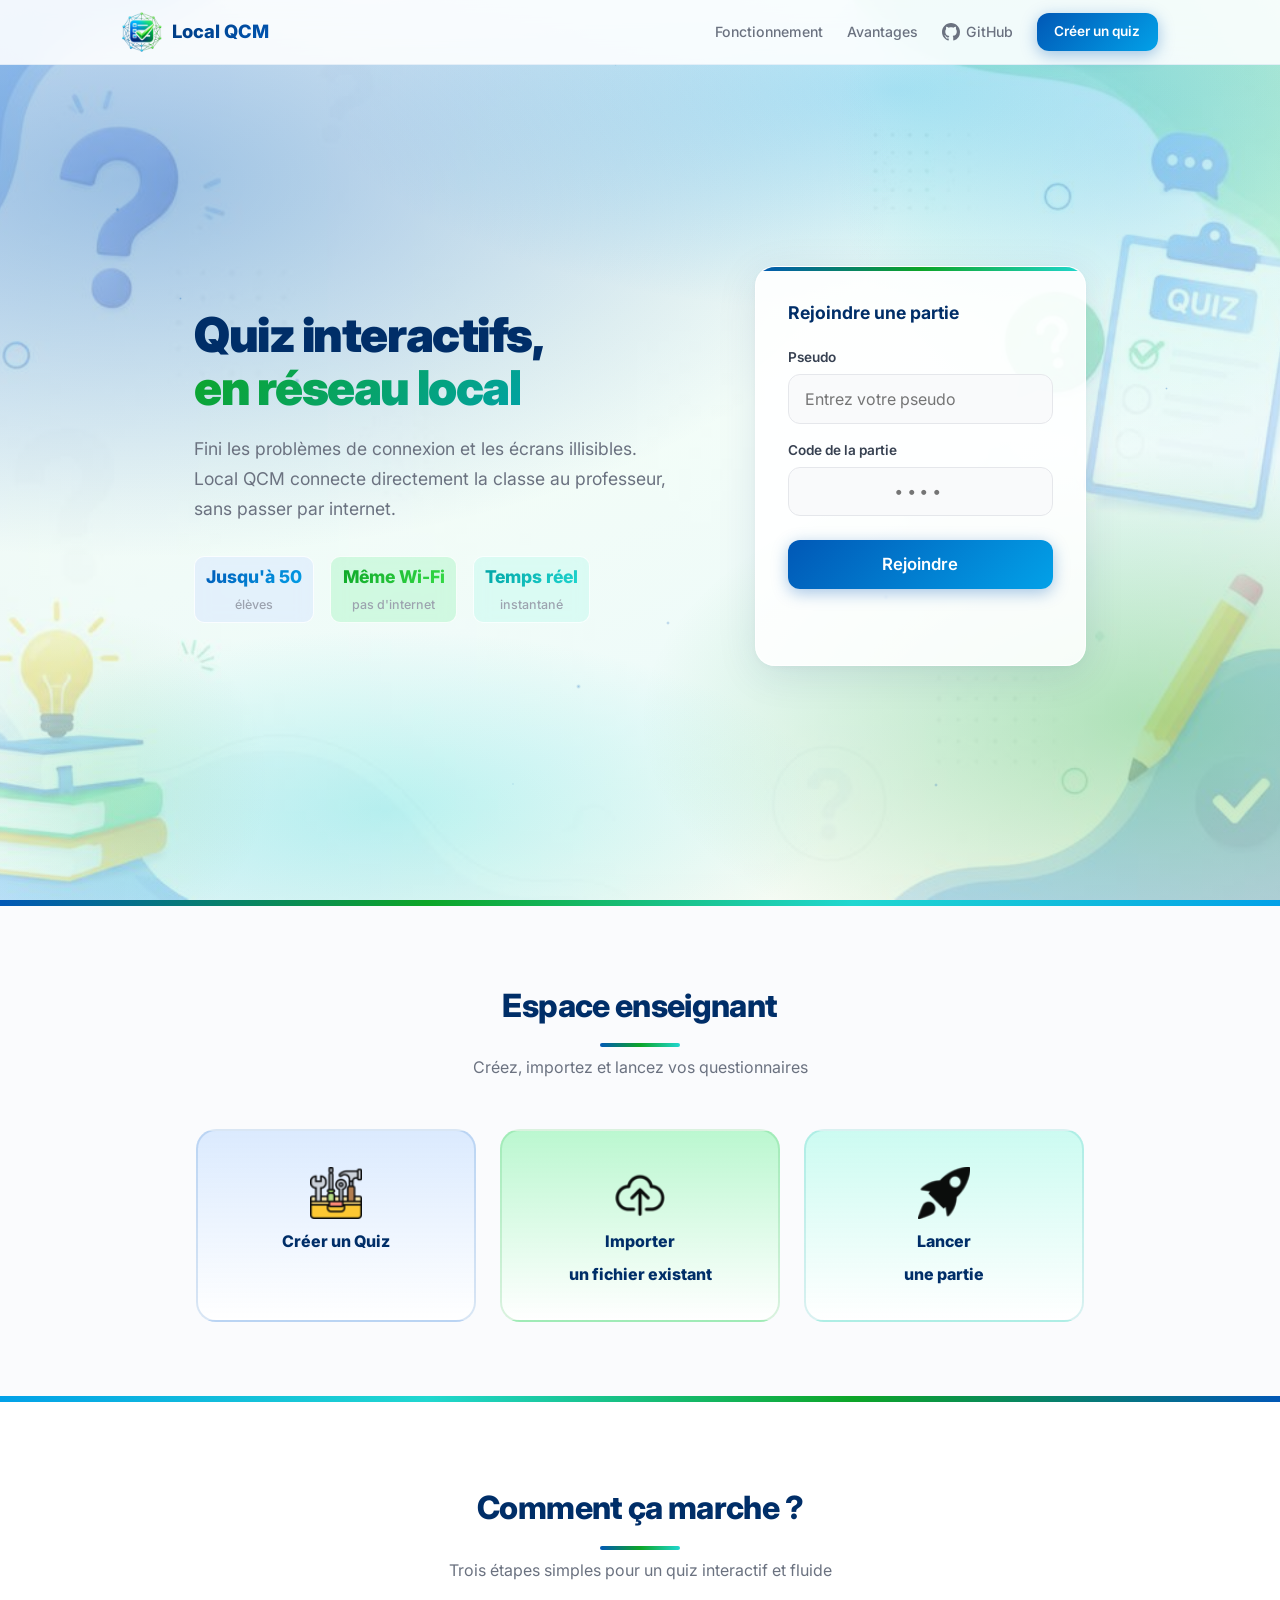
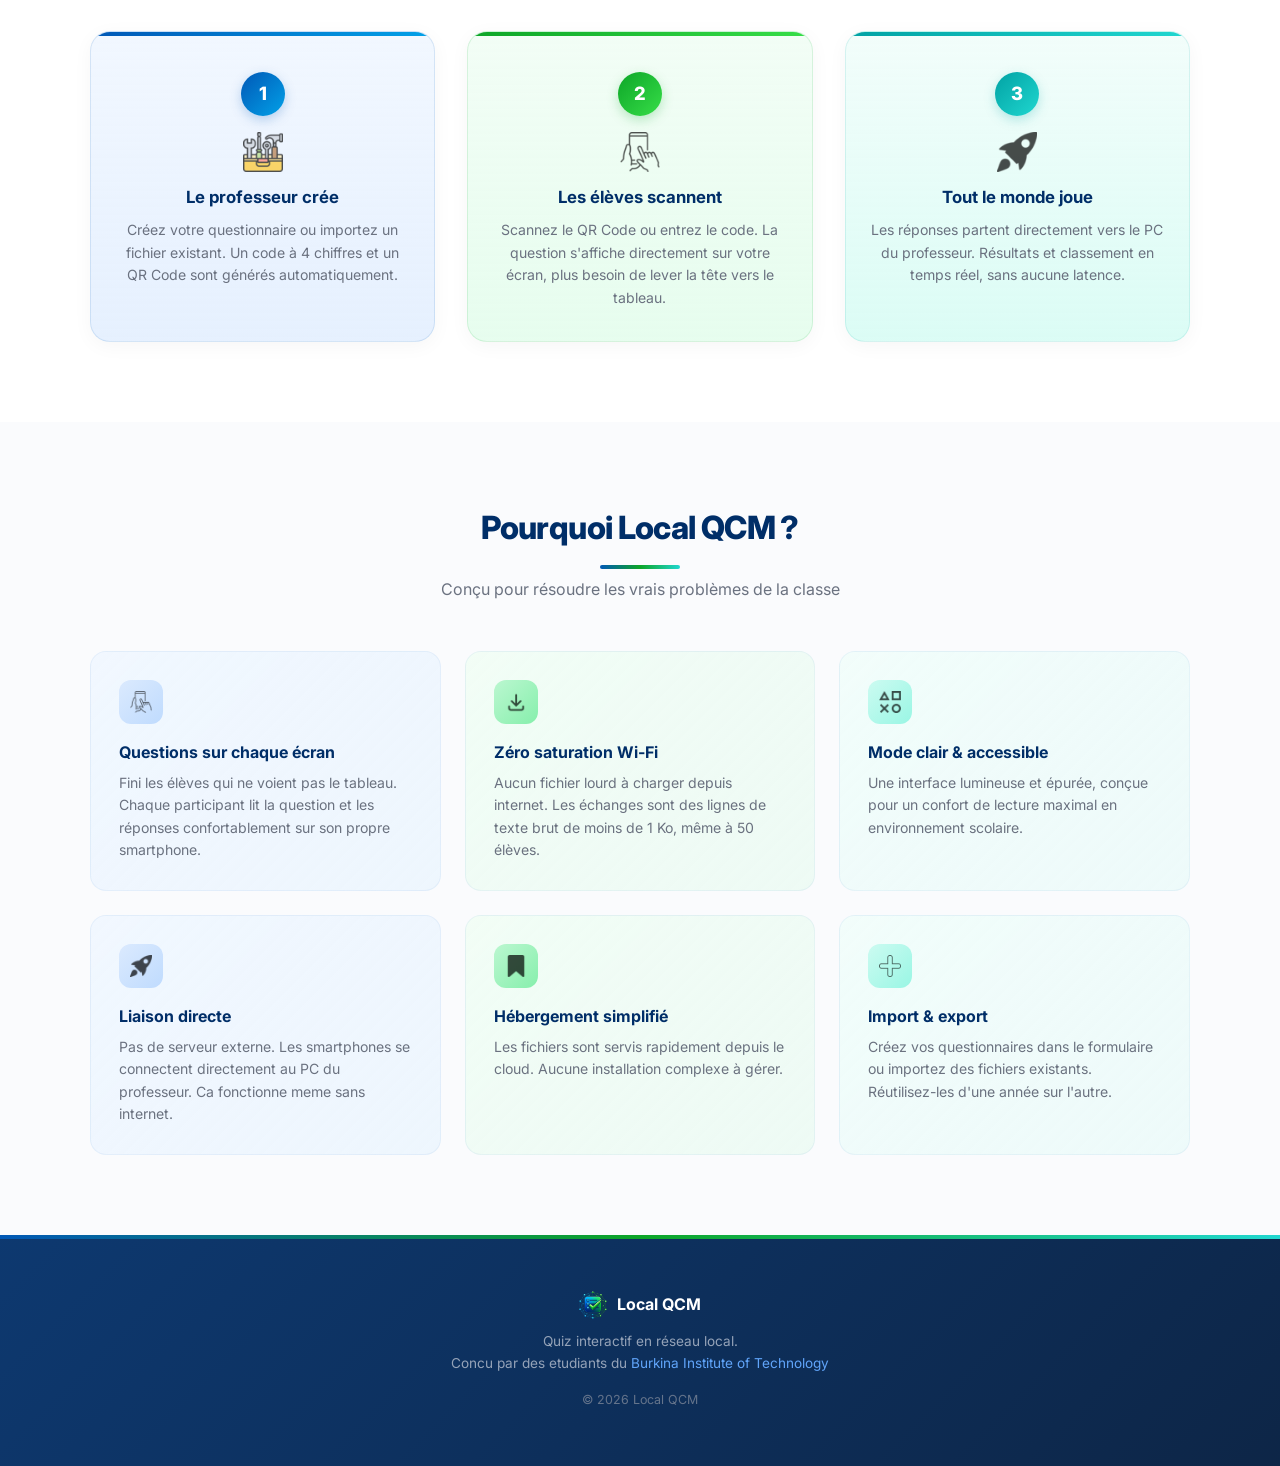
==== index.html @ b3ab54c2 "Added animation, student logic and homepage" ====
<!DOCTYPE html>
<html lang="fr">
<head>
  <meta charset="UTF-8">
  <meta name="viewport" content="width=device-width, initial-scale=1.0">
  <title>Local QCM — Quiz interactif en réseau local</title>
  <link rel="icon" href="assets/favicon.ico" type="image/x-icon">
  <link rel="stylesheet" href="css/global.css">
  <link rel="stylesheet" href="css/rejoindre.css">
</head>
<body>

  <!-- ─── HEADER : barre de navigation fixe ─── -->
  <header class="header">
    <div class="header-inner">
      <a href="/" class="header-logo">
        <img src="assets/logo.png" alt="Local QCM">
        <span>Local QCM</span>
      </a>
      <nav class="header-nav">
        <a href="#fonctionnement">Fonctionnement</a>
        <a href="#avantages">Avantages</a>
        <a href="https://github.com/YaogoGerard/LocalQCM" target="_blank" rel="noopener" class="nav-github">
          <svg width="18" height="18" viewBox="0 0 16 16" fill="currentColor"><path d="M8 0C3.58 0 0 3.58 0 8c0 3.54 2.29 6.53 5.47 7.59.4.07.55-.17.55-.38 0-.19-.01-.82-.01-1.49-2.01.37-2.53-.49-2.69-.94-.09-.23-.48-.94-.82-1.13-.28-.15-.68-.52-.01-.53.63-.01 1.08.58 1.23.82.72 1.21 1.87.87 2.33.66.07-.52.28-.87.51-1.07-1.78-.2-3.64-.89-3.64-3.95 0-.87.31-1.59.82-2.15-.08-.2-.36-1.02.08-2.12 0 0 .67-.21 2.2.82.64-.18 1.32-.27 2-.27.68 0 1.36.09 2 .27 1.53-1.04 2.2-.82 2.2-.82.44 1.1.16 1.92.08 2.12.51.56.82 1.27.82 2.15 0 3.07-1.87 3.75-3.65 3.95.29.25.54.73.54 1.48 0 1.07-.01 1.93-.01 2.2 0 .21.15.46.55.38A8.013 8.013 0 0016 8c0-4.42-3.58-8-8-8z"/></svg>
          <span>GitHub</span>
        </a>
        <a href="pages/creer.html" class="btn btn-primary btn-sm">Créer un quiz</a>
      </nav>
    </div>
  </header>

  <main>

    <!-- ═══════════════════════════════════════════════
         HERO : PRESENTATION + FORMULAIRE DE CONNEXION
         ═══════════════════════════════════════════════ -->
    <section class="hero">
      <div class="hero-bg">
        <div class="blob2"></div>
      </div>
      <div class="hero-inner">

        <!-- ─── Colonne gauche : texte de presentation ─── -->
        <div class="hero-content" id="heroContent">
          <h1>Quiz interactifs,<br><span>en réseau local</span></h1>
          <p class="hero-desc">
            Fini les problèmes de connexion et les écrans illisibles.
            Local QCM connecte directement la classe au professeur,
            sans passer par internet.
          </p>
          <div class="hero-stats">
            <div class="stat">
              <strong>Jusqu'à 50</strong>
              <span>élèves</span>
            </div>
            <div class="stat">
              <strong>Même Wi-Fi</strong>
              <span>pas d'internet</span>
            </div>
            <div class="stat">
              <strong>Temps réel</strong>
              <span>instantané</span>
            </div>
          </div>
        </div>

        <!-- ─── Colonne droite : formulaire de connexion etudiant ─── -->
        <div class="hero-join" id="heroJoin">
          <div class="join-card">
            <h2>Rejoindre une partie</h2>
            <form class="join-form" id="joinForm">
              <div class="input-group">
                <label for="pseudo">Pseudo</label>
                <input type="text" id="pseudo" name="pseudo" placeholder="Entrez votre pseudo" autocomplete="off" required>
              </div>
              <div class="input-group">
                <label for="code">Code de la partie</label>
                <input type="text" id="code" name="code" class="code-input" placeholder="••••" maxlength="4" inputmode="numeric" autocomplete="off" required>
              </div>
              <button type="submit" class="btn btn-primary btn-join">Rejoindre</button>
              <p class="join-error" id="joinError"></p>
            </form>
          </div>
        </div>

        <!-- ─── Interface etudiant (affichee apres connexion PeerJS) ─── -->
        <div id="studentGame" style="display:none;width:100%;">

          <!-- Etat : attente dans le salon -->
          <div id="stepWait" class="join-step">
            <div class="join-card-wide waiting-card">
              <div class="spinner"></div>
              <h2>Connexion etablie</h2>
              <p>En attente que le professeur lance la partie...</p>
            </div>
          </div>

          <!-- Etat : question en cours -->
          <div id="stepPlay" class="join-step" style="display:none;">
            <div class="game-topbar">
              <span class="game-q-counter" id="qCounter">Question 1</span>
            </div>
            <div class="game-question">
              <h2 id="questionText">Question</h2>
            </div>
            <div class="game-answers" id="gameAnswers"></div>
            <div class="game-feedback" id="gameFeedback"></div>
          </div>

          <!-- Etat : resultats finaux -->
          <div id="stepResults" class="join-step" style="display:none;">
            <div class="join-card-wide results-card">
              <h2>Partie terminee</h2>
              <div class="final-score" id="finalScore">0 pts</div>
              <p id="finalRank"></p>
              <div class="results-detail" id="resultsDetail"></div>
            </div>
          </div>

        </div>
      </div>
    </section>

    <!-- ═══════════════════════════════════════════════
         ESPACE ENSEIGNANT : cartes Creer / Importer / Lancer
         ═══════════════════════════════════════════════ -->
    <section class="section section-alt">
      <div class="section-inner">
        <h2 class="section-title">Espace enseignant</h2>
        <p class="section-sub">Créez, importez et lancez vos questionnaires</p>
        <div class="cards-grid">
          <a href="pages/creer.html" class="tile">
            <img src="assets/icons/tools.png" alt="Créer">
            <span>Créer un Quiz</span>
          </a>
          <a href="pages/importer.html" class="tile">
            <img src="assets/icons/upload.png" alt="Importer">
            <span>Importer</span>
            <span class="tile-sub">un fichier existant</span>
          </a>
          <a href="pages/lancer.html" class="tile">
            <img src="assets/icons/rocket.png" alt="Lancer">
            <span>Lancer</span>
            <span class="tile-sub">une partie</span>
          </a>
        </div>
      </div>
    </section>

    <!-- ═══════════════════════════════════════════════
         FONCTIONNEMENT : etapes pour utiliser la plateforme
         ═══════════════════════════════════════════════ -->
    <section class="section" id="fonctionnement">
      <div class="section-inner">
        <h2 class="section-title">Comment ça marche ?</h2>
        <p class="section-sub">Trois étapes simples pour un quiz interactif et fluide</p>
        <div class="steps">
          <div class="step">
            <div class="step-num">1</div>
            <img src="assets/icons/tools.png" alt="">
            <h3>Le professeur crée</h3>
            <p>Créez votre questionnaire ou importez un fichier existant. Un code à 4 chiffres et un QR Code sont générés automatiquement.</p>
          </div>
          <div class="step">
            <div class="step-num">2</div>
            <img src="assets/icons/touch.png" alt="">
            <h3>Les élèves scannent</h3>
            <p>Scannez le QR Code ou entrez le code. La question s'affiche directement sur votre écran, plus besoin de lever la tête vers le tableau.</p>
          </div>
          <div class="step">
            <div class="step-num">3</div>
            <img src="assets/icons/rocket.png" alt="">
            <h3>Tout le monde joue</h3>
            <p>Les réponses partent directement vers le PC du professeur. Résultats et classement en temps réel, sans aucune latence.</p>
          </div>
        </div>
      </div>
    </section>

    <!-- ═══════════════════════════════════════════════
         AVANTAGES : pourquoi choisir Local QCM
         ═══════════════════════════════════════════════ -->
    <section class="section" id="avantages">
      <div class="section-inner">
        <h2 class="section-title">Pourquoi Local QCM ?</h2>
        <p class="section-sub">Conçu pour résoudre les vrais problèmes de la classe</p>
        <div class="features">
          <div class="feature">
            <div class="feature-icon">
              <img src="assets/icons/touch.png" alt="">
            </div>
            <h3>Questions sur chaque écran</h3>
            <p>Fini les élèves qui ne voient pas le tableau. Chaque participant lit la question et les réponses confortablement sur son propre smartphone.</p>
          </div>
          <div class="feature">
            <div class="feature-icon">
              <img src="assets/icons/download.png" alt="">
            </div>
            <h3>Zéro saturation Wi-Fi</h3>
            <p>Aucun fichier lourd à charger depuis internet. Les échanges sont des lignes de texte brut de moins de 1 Ko, même à 50 élèves.</p>
          </div>
          <div class="feature">
            <div class="feature-icon">
              <img src="assets/icons/buttons.png" alt="">
            </div>
            <h3>Mode clair & accessible</h3>
            <p>Une interface lumineuse et épurée, conçue pour un confort de lecture maximal en environnement scolaire.</p>
          </div>
          <div class="feature">
            <div class="feature-icon">
              <img src="assets/icons/rocket.png" alt="">
            </div>
            <h3>Liaison directe</h3>
            <p>Pas de serveur externe. Les smartphones se connectent directement au PC du professeur. Ca fonctionne meme sans internet.</p>
          </div>
          <div class="feature">
            <div class="feature-icon">
              <img src="assets/icons/bookmark.png" alt="">
            </div>
            <h3>Hébergement simplifié</h3>
            <p>Les fichiers sont servis rapidement depuis le cloud. Aucune installation complexe à gérer.</p>
          </div>
          <div class="feature">
            <div class="feature-icon">
              <img src="assets/icons/add.png" alt="">
            </div>
            <h3>Import & export</h3>
            <p>Créez vos questionnaires dans le formulaire ou importez des fichiers existants. Réutilisez-les d'une année sur l'autre.</p>
          </div>
        </div>
      </div>
    </section>

  </main>

  <!-- ─── FOOTER ─── -->
  <footer class="footer">
    <div class="footer-inner">
      <div class="footer-brand">
        <img src="assets/logo.png" alt="Local QCM">
        <span>Local QCM</span>
      </div>
      <p class="footer-text">
        Quiz interactif en réseau local.<br>
        Concu par des etudiants du <a href="https://bit.bf" target="_blank" rel="noopener">Burkina Institute of Technology</a>
      </p>
      <p class="footer-copy">&copy; 2026 Local QCM</p>
    </div>
  </footer>

  <script src="js/animate.js"></script>
  <script src="js/peerjs.min.js"></script>
  <script src="js/etudiant.js"></script>
</body>
</html>
---- css/global.css ----
/* =============================================
   LOCAL QCM — Styles globaux partages par toutes
   les pages (header, hero, sections, footer)
   ============================================= */

@import url('https://fonts.googleapis.com/css2?family=Inter:wght@400;500;600;700;800;900&display=swap');

/* ─── Reset & Base ─── */

*, *::before, *::after {
  margin: 0;
  padding: 0;
  box-sizing: border-box;
}

html {
  font-size: 16px;
  scroll-behavior: smooth;
}

body {
  font-family: 'Inter', -apple-system, BlinkMacSystemFont, sans-serif;
  background: url('../assets/fond.png') center / cover fixed no-repeat;
  color: #1f2937;
  line-height: 1.6;
  position: relative;
}

body::before {
  content: '';
  position: fixed;
  inset: 0;
  background: rgba(255, 255, 255, 0.75);
  z-index: -1;
}

a {
  text-decoration: none;
  color: inherit;
}

img {
  display: block;
  max-width: 100%;
}

@keyframes fadeUp {
  from { opacity: 0; transform: translateY(24px); }
  to   { opacity: 1; transform: translateY(0); }
}

/* ─── Animations ─── */

@keyframes float {
  0%, 100% { transform: translateY(0) rotate(0deg); }
  33% { transform: translateY(-12px) rotate(1deg); }
  66% { transform: translateY(6px) rotate(-1deg); }
}

@keyframes particleDrift {
  0%   { transform: translate(0, 0) scale(1); opacity: 0; }
  20%  { opacity: 1; }
  80%  { opacity: 1; }
  100% { transform: translate(30px, -60px) scale(0.3); opacity: 0; }
}

@keyframes rippleAnim {
  to { transform: scale(4); opacity: 0; }
}

@keyframes sweep {
  0%   { left: -100%; }
  100% { left: 200%; }
}

@keyframes revealUp {
  from { opacity: 0; transform: translateY(30px); }
  to   { opacity: 1; transform: translateY(0); }
}

/* ─── Progress bar ─── */

.progress-bar {
  position: fixed;
  top: 0;
  left: 0;
  height: 3px;
  background: linear-gradient(90deg, #0158b6, #02a1e8, #0da528, #20d7d0);
  z-index: 999;
  width: 0%;
  transition: width 0.1s linear;
  border-radius: 0 2px 2px 0;
}

/* ─── Scroll reveal ─── */

.reveal {
  opacity: 0;
  animation: revealUp 0.7s cubic-bezier(0.16, 1, 0.3, 1) forwards;
}

.stat.reveal {
  animation-delay: calc(var(--i, 0) * 0.15s);
}

/* ─── Header ─── */

.header {
  position: fixed;
  top: 0;
  left: 0;
  right: 0;
  z-index: 100;
  background: rgba(255, 255, 255, 0.88);
  backdrop-filter: blur(16px);
  border-bottom: 1px solid rgba(1, 88, 182, 0.08);
}

.header-inner {
  max-width: 1100px;
  margin: 0 auto;
  padding: 0 2rem;
  height: 64px;
  display: flex;
  align-items: center;
  justify-content: space-between;
}

.header-logo {
  display: flex;
  align-items: center;
  gap: 0.6rem;
  font-weight: 800;
  font-size: 1.15rem;
  background: linear-gradient(135deg, #002e68, #0158b6);
  -webkit-background-clip: text;
  -webkit-text-fill-color: transparent;
  background-clip: text;
}

.header-logo img {
  width: 40px;
  height: 40px;
  object-fit: contain;
}

.header-nav {
  display: flex;
  align-items: center;
  gap: 1.5rem;
}

.header-nav a:not(.btn) {
  font-size: 0.88rem;
  font-weight: 500;
  color: #6b7280;
  transition: color 0.2s;
}

.header-nav a:not(.btn):hover {
  color: #0158b6;
}

.header-nav a:not(.btn).nav-active {
  color: #0158b6;
  position: relative;
}

.header-nav a:not(.btn).nav-active::after {
  content: '';
  position: absolute;
  bottom: -4px;
  left: 0;
  right: 0;
  height: 2px;
  background: #0158b6;
  border-radius: 1px;
  animation: revealUp 0.3s ease forwards;
}

.nav-github {
  display: inline-flex;
  align-items: center;
  gap: 0.35rem;
}

/* ─── Boutons ─── */

.btn {
  display: inline-flex;
  align-items: center;
  justify-content: center;
  gap: 0.5rem;
  padding: 0.75rem 1.5rem;
  border: none;
  border-radius: 12px;
  font-size: 0.95rem;
  font-weight: 600;
  font-family: inherit;
  cursor: pointer;
  transition: transform 0.15s, box-shadow 0.25s, background 0.25s;
  white-space: nowrap;
  position: relative;
  overflow: hidden;
  isolation: isolate;
}

.btn:active {
  transform: scale(0.97);
}

.btn-sm {
  padding: 0.5rem 1.1rem;
  font-size: 0.85rem;
}

.btn-primary {
  background: linear-gradient(135deg, #0158b6, #02a1e8);
  color: #ffffff;
  box-shadow: 0 4px 16px rgba(1, 88, 182, 0.35);
}

.btn-primary::before {
  content: '';
  position: absolute;
  top: 0;
  left: -100%;
  width: 100%;
  height: 100%;
  background: linear-gradient(90deg, transparent, rgba(255,255,255,0.2), transparent);
  transition: none;
  z-index: 1;
  pointer-events: none;
}

.btn-primary:hover::before {
  animation: sweep 0.6s ease;
}

.btn-primary:hover {
  box-shadow: 0 8px 28px rgba(1, 88, 182, 0.45);
  transform: translateY(-1px);
}

.btn-primary:active {
  transform: scale(0.97);
}

.btn-primary:disabled {
  opacity: 0.5;
  cursor: not-allowed;
  transform: none !important;
  box-shadow: none !important;
}

/* ─── Ripple ─── */

.ripple {
  position: absolute;
  border-radius: 50%;
  background: rgba(255, 255, 255, 0.35);
  pointer-events: none;
  animation: rippleAnim 0.55s cubic-bezier(0.25, 0, 0.3, 1) forwards;
  z-index: 2;
}

/* ─── Hero ─── */

.hero {
  position: relative;
  min-height: 100vh;
  display: flex;
  align-items: center;
  overflow: hidden;
}

.hero-bg {
  position: absolute;
  inset: 0;
  background:
    url('../assets/fond.png') center / cover fixed no-repeat;
  z-index: 0;
}

.hero-bg::before {
  content: '';
  position: absolute;
  inset: 0;
  background:
    radial-gradient(ellipse 100% 70% at 10% 20%, rgba(1, 88, 182, 0.35) 0%, transparent 60%),
    radial-gradient(ellipse 80% 60% at 90% 80%, rgba(13, 165, 40, 0.30) 0%, transparent 50%),
    radial-gradient(ellipse 90% 50% at 70% 10%, rgba(2, 161, 232, 0.30) 0%, transparent 50%),
    radial-gradient(ellipse 70% 40% at 30% 90%, rgba(32, 215, 208, 0.25) 0%, transparent 50%),
    linear-gradient(160deg, rgba(232, 244, 253, 0.70) 0%, rgba(240, 253, 244, 0.70) 40%, rgba(232, 250, 248, 0.70) 70%, rgba(254, 252, 232, 0.70) 100%);
  z-index: 1;
}

.hero-bg::after {
  content: '';
  position: absolute;
  width: 600px;
  height: 600px;
  border-radius: 50%;
  background: radial-gradient(circle, rgba(2, 161, 232, 0.12), rgba(32, 215, 208, 0.06) 50%, transparent 70%);
  top: -150px;
  right: -150px;
  z-index: 2;
  animation: float 14s ease-in-out infinite;
}

.hero-bg .blob2 {
  position: absolute;
  width: 400px;
  height: 400px;
  border-radius: 50%;
  background: radial-gradient(circle, rgba(13, 165, 40, 0.10), transparent 60%);
  bottom: -80px;
  left: -100px;
  z-index: 2;
  animation: float 10s ease-in-out infinite reverse;
}

/* ─── Hero particles ─── */

.hero-particles {
  position: absolute;
  inset: 0;
  z-index: 3;
  pointer-events: none;
  overflow: hidden;
}

.hero-particles .particle {
  position: absolute;
  border-radius: 50%;
  background: radial-gradient(circle, rgba(1, 88, 182, 0.3), transparent 70%);
  animation: particleDrift linear infinite;
  will-change: transform;
}

.hero-inner {
  position: relative;
  z-index: 1;
  max-width: 1100px;
  margin: 0 auto;
  padding: 6rem 2rem 4rem;
  display: flex;
  gap: 4rem;
  align-items: center;
}

.hero-content {
  flex: 1.2;
  animation: fadeUp 0.8s ease;
}

.hero-content h1 {
  font-size: 3rem;
  font-weight: 900;
  line-height: 1.1;
  letter-spacing: -0.03em;
  color: #002e68;
}

.hero-content h1 span {
  background: linear-gradient(135deg, #0da528, #01a2a4);
  -webkit-background-clip: text;
  -webkit-text-fill-color: transparent;
  background-clip: text;
}

.hero-desc {
  font-size: 1.1rem;
  color: #6b7280;
  margin-top: 1.25rem;
  max-width: 480px;
  line-height: 1.7;
}

.hero-stats {
  display: flex;
  gap: 1rem;
  margin-top: 2rem;
}

.stat {
  text-align: center;
  padding: 0.35rem 0.7rem;
  backdrop-filter: blur(8px);
  border-radius: 10px;
  border: 1px solid rgba(255, 255, 255, 0.8);
  min-width: 65px;
}

.stat:nth-child(1) {
  background: rgba(219, 234, 254, 0.6);
}

.stat:nth-child(2) {
  background: rgba(187, 247, 208, 0.6);
}

.stat:nth-child(3) {
  background: rgba(204, 251, 241, 0.6);
}

.stat strong {
  display: block;
  font-size: 1.1rem;
  font-weight: 800;
}

.stat:nth-child(1) strong {
  background: linear-gradient(135deg, #0158b6, #02a1e8);
  -webkit-background-clip: text;
  -webkit-text-fill-color: transparent;
  background-clip: text;
}

.stat:nth-child(2) strong {
  background: linear-gradient(135deg, #0da528, #37de48);
  -webkit-background-clip: text;
  -webkit-text-fill-color: transparent;
  background-clip: text;
}

.stat:nth-child(3) strong {
  background: linear-gradient(135deg, #01a2a4, #20d7d0);
  -webkit-background-clip: text;
  -webkit-text-fill-color: transparent;
  background-clip: text;
}

.stat span {
  font-size: 0.78rem;
  color: #9ca3af;
  font-weight: 500;
}

.hero-join {
  flex: 0.8;
  animation: fadeUp 0.8s ease 0.2s both;
}

.join-card {
  background: rgba(255, 255, 255, 0.88);
  backdrop-filter: blur(16px);
  border-radius: 20px;
  padding: 2rem;
  box-shadow: 0 8px 40px rgba(0, 46, 104, 0.10), 0 2px 8px rgba(0, 46, 104, 0.04);
  border: 1px solid rgba(255, 255, 255, 0.9);
  position: relative;
  overflow: hidden;
}

.join-card::before {
  content: '';
  position: absolute;
  top: 0;
  left: 0;
  right: 0;
  height: 4px;
  background: linear-gradient(90deg, #0158b6, #0da528, #20d7d0);
}

.join-card h2 {
  font-size: 1.1rem;
  font-weight: 700;
  color: #002e68;
  margin-bottom: 1.25rem;
}

.join-form {
  display: flex;
  flex-direction: column;
  gap: 1rem;
}

.input-group {
  position: relative;
}

.input-group label {
  display: block;
  font-size: 0.8rem;
  font-weight: 500;
  color: #6b7280;
  margin-bottom: 0.35rem;
  transition: color 0.2s;
}

.input-group input {
  width: 100%;
  padding: 0.75rem 1rem;
  border: 1.5px solid #e5e7eb;
  border-radius: 12px;
  font-size: 0.95rem;
  font-family: inherit;
  color: #002e68;
  background: rgba(249, 250, 251, 0.8);
  transition: border-color 0.2s, box-shadow 0.2s, background 0.2s, transform 0.2s;
  outline: none;
}

.input-group input:focus {
  border-color: #0158b6;
  background: #ffffff;
  box-shadow: 0 0 0 4px rgba(1, 88, 182, 0.10);
  transform: scale(1.01);
}

.input-group:focus-within label {
  color: #0158b6;
}

.code-input {
  letter-spacing: 0.3em;
  font-weight: 700;
  text-align: center;
  font-size: 1.25rem;
}

.btn-join {
  margin-top: 0.5rem;
}

/* ─── Sections ─── */

.section {
  padding: 5rem 2rem;
  position: relative;
}

.section:nth-child(even) {
  background: rgba(248, 250, 252, 0.7);
}

.section-alt {
  background: linear-gradient(180deg, rgba(232, 244, 253, 0.9), rgba(219, 234, 254, 0.7) 30%, rgba(240, 253, 244, 0.8) 70%, rgba(232, 250, 248, 0.9));
  position: relative;
}

.section-alt::before {
  content: '';
  position: absolute;
  top: 0;
  left: 0;
  right: 0;
  height: 6px;
  background: linear-gradient(90deg, #0158b6, #0da528, #20d7d0, #02a1e8);
}

.section-alt::after {
  content: '';
  position: absolute;
  bottom: 0;
  left: 0;
  right: 0;
  height: 6px;
  background: linear-gradient(90deg, #02a1e8, #20d7d0, #0da528, #0158b6);
}

.section-inner {
  max-width: 1100px;
  margin: 0 auto;
}

.section-title {
  font-size: 2rem;
  font-weight: 800;
  color: #002e68;
  text-align: center;
  letter-spacing: -0.02em;
  position: relative;
}

.section-title::after {
  content: '';
  display: block;
  width: 80px;
  height: 4px;
  background: linear-gradient(90deg, #0158b6, #0da528, #20d7d0);
  border-radius: 2px;
  margin: 0.75rem auto 0;
}

.section-sub {
  text-align: center;
  color: #6b7280;
  font-size: 1rem;
  margin-top: 0.5rem;
  margin-bottom: 3rem;
}

/* ─── Steps ─── */

.steps {
  display: flex;
  gap: 2rem;
}

.step {
  flex: 1;
  text-align: center;
  border-radius: 20px;
  padding: 2.5rem 1.5rem 2rem;
  border: 1px solid rgba(1, 88, 182, 0.08);
  box-shadow: 0 4px 20px rgba(0, 0, 0, 0.04);
  transition: transform 0.3s, box-shadow 0.3s;
  position: relative;
  overflow: hidden;
  transform-style: preserve-3d;
  perspective: 800px;
  transform: perspective(800px) rotateX(var(--rx, 0deg)) rotateY(var(--ry, 0deg));
}

.step:nth-child(1) {
  background: linear-gradient(180deg, rgba(239, 246, 255, 0.85), rgba(219, 234, 254, 0.7));
  border-color: rgba(1, 88, 182, 0.12);
}

.step:nth-child(2) {
  background: linear-gradient(180deg, rgba(240, 253, 244, 0.85), rgba(220, 252, 231, 0.7));
  border-color: rgba(13, 165, 40, 0.12);
}

.step:nth-child(3) {
  background: linear-gradient(180deg, rgba(240, 253, 250, 0.85), rgba(204, 251, 241, 0.7));
  border-color: rgba(1, 162, 164, 0.12);
}

.step::before {
  content: '';
  position: absolute;
  top: 0;
  left: 0;
  right: 0;
  height: 4px;
  background: linear-gradient(90deg, #0158b6, #02a1e8);
  border-radius: 20px 20px 0 0;
  z-index: 2;
}

.step::after {
  content: '';
  position: absolute;
  inset: 0;
  background: radial-gradient(circle at var(--gx, 50%) var(--gy, 50%), rgba(255,255,255,0.3), transparent 60%);
  pointer-events: none;
  opacity: 0;
  transition: opacity 0.35s;
  border-radius: inherit;
}

.step:hover::after {
  opacity: 1;
}

.step > * {
  position: relative;
  z-index: 1;
}

.step:nth-child(2)::before {
  background: linear-gradient(90deg, #0da528, #37de48);
}

.step:nth-child(3)::before {
  background: linear-gradient(90deg, #01a2a4, #20d7d0);
}

.step:hover {
  box-shadow: 0 12px 40px rgba(1, 88, 182, 0.10);
}

.step-num {
  width: 44px;
  height: 44px;
  border-radius: 50%;
  background: linear-gradient(135deg, #0158b6, #02a1e8);
  color: #ffffff;
  font-weight: 800;
  font-size: 1.15rem;
  display: flex;
  align-items: center;
  justify-content: center;
  margin: 0 auto 1rem;
  box-shadow: 0 4px 12px rgba(1, 88, 182, 0.25);
}

.step:nth-child(2) .step-num {
  background: linear-gradient(135deg, #0da528, #37de48);
  box-shadow: 0 4px 12px rgba(13, 165, 40, 0.25);
}

.step:nth-child(3) .step-num {
  background: linear-gradient(135deg, #01a2a4, #20d7d0);
  box-shadow: 0 4px 12px rgba(1, 162, 164, 0.25);
}

.step img {
  width: 40px;
  height: 40px;
  object-fit: contain;
  margin: 0 auto 0.75rem;
  opacity: 0.7;
}

.step h3 {
  font-size: 1.05rem;
  font-weight: 700;
  color: #002e68;
  margin-bottom: 0.5rem;
}

.step p {
  font-size: 0.88rem;
  color: #6b7280;
  line-height: 1.6;
}

/* ─── Features ─── */

.features {
  display: flex;
  flex-wrap: wrap;
  gap: 1.5rem;
}

.feature {
  flex: 1 1 calc(33.333% - 1rem);
  border-radius: 16px;
  padding: 1.75rem;
  border: 1px solid rgba(1, 88, 182, 0.06);
  transition: box-shadow 0.3s, transform 0.25s;
  position: relative;
  overflow: hidden;
  transform-style: preserve-3d;
  perspective: 800px;
  transform: perspective(800px) rotateX(var(--rx, 0deg)) rotateY(var(--ry, 0deg));
}

.feature:nth-child(1),
.feature:nth-child(4) {
  background: linear-gradient(135deg, rgba(239, 246, 255, 0.85), rgba(232, 244, 253, 0.7));
}

.feature:nth-child(2),
.feature:nth-child(5) {
  background: linear-gradient(135deg, rgba(240, 253, 244, 0.85), rgba(232, 250, 240, 0.7));
}

.feature:nth-child(3),
.feature:nth-child(6) {
  background: linear-gradient(135deg, rgba(240, 253, 250, 0.85), rgba(232, 250, 248, 0.7));
}

.feature::before {
  content: '';
  position: absolute;
  top: 0;
  left: 0;
  width: 4px;
  height: 100%;
  background: linear-gradient(180deg, #0158b6, #02a1e8);
  border-radius: 0 4px 4px 0;
  opacity: 0;
  transition: opacity 0.3s;
}

.feature:nth-child(2)::before,
.feature:nth-child(5)::before {
  background: linear-gradient(180deg, #0da528, #37de48);
}

.feature:nth-child(3)::before,
.feature:nth-child(6)::before {
  background: linear-gradient(180deg, #01a2a4, #20d7d0);
}

.feature:hover {
  box-shadow: 0 12px 32px rgba(0, 46, 104, 0.07);
}

.feature:hover::before {
  opacity: 1;
}

.feature::after {
  content: '';
  position: absolute;
  inset: 0;
  background: radial-gradient(circle at var(--gx, 50%) var(--gy, 50%), rgba(255,255,255,0.25), transparent 60%);
  pointer-events: none;
  opacity: 0;
  transition: opacity 0.35s;
  border-radius: inherit;
}

.feature:hover::after {
  opacity: 1;
}

.feature > * {
  position: relative;
  z-index: 1;
}

.feature-icon {
  width: 44px;
  height: 44px;
  border-radius: 12px;
  display: flex;
  align-items: center;
  justify-content: center;
  margin-bottom: 1rem;
  transition: transform 0.3s, box-shadow 0.3s;
}

.feature:nth-child(1) .feature-icon,
.feature:nth-child(4) .feature-icon {
  background: linear-gradient(135deg, #dbeafe, #bfdbfe);
}

.feature:nth-child(2) .feature-icon,
.feature:nth-child(5) .feature-icon {
  background: linear-gradient(135deg, #bbf7d0, #86efac);
}

.feature:nth-child(3) .feature-icon,
.feature:nth-child(6) .feature-icon {
  background: linear-gradient(135deg, #ccfbf1, #99f6e4);
}

.feature:hover .feature-icon {
  transform: scale(1.08);
  box-shadow: 0 4px 12px rgba(1, 88, 182, 0.12);
}

.feature-icon img {
  width: 22px;
  height: 22px;
  object-fit: contain;
  opacity: 0.7;
}

.feature h3 {
  font-size: 1rem;
  font-weight: 700;
  color: #002e68;
  margin-bottom: 0.4rem;
}

.feature p {
  font-size: 0.88rem;
  color: #6b7280;
  line-height: 1.6;
}

/* ─── Teacher Cards ─── */

.cards-grid {
  display: flex;
  gap: 1.5rem;
  justify-content: center;
}

.cards-grid .tile {
  flex: 1;
  max-width: 280px;
}

.tile {
  border: 2px solid rgba(1, 88, 182, 0.10);
  border-radius: 20px;
  padding: 2.25rem 1rem;
  text-align: center;
  cursor: pointer;
  transition: all 0.3s;
  text-decoration: none;
  display: flex;
  flex-direction: column;
  align-items: center;
  gap: 0.75rem;
  position: relative;
  overflow: hidden;
  transform-style: preserve-3d;
  perspective: 800px;
  transform: perspective(800px) rotateX(var(--rx, 0deg)) rotateY(var(--ry, 0deg));
}

.tile::before {
  content: '';
  position: absolute;
  inset: 0;
  background: radial-gradient(circle at var(--gx, 50%) var(--gy, 50%), rgba(255,255,255,0.35), transparent 60%);
  pointer-events: none;
  opacity: 0;
  transition: opacity 0.35s;
  z-index: 1;
  border-radius: inherit;
}

.tile:hover::before {
  opacity: 1;
}

.tile:nth-child(1) {
  background: linear-gradient(180deg, #dbeafe, rgba(255, 255, 255, 0.85));
  border-color: rgba(1, 88, 182, 0.15);
}

.tile:nth-child(2) {
  background: linear-gradient(180deg, #bbf7d0, rgba(255, 255, 255, 0.85));
  border-color: rgba(13, 165, 40, 0.15);
}

.tile:nth-child(3) {
  background: linear-gradient(180deg, #ccfbf1, rgba(255, 255, 255, 0.85));
  border-color: rgba(1, 162, 164, 0.15);
}

.tile::after {
  content: '';
  position: absolute;
  bottom: 0;
  left: 0;
  right: 0;
  height: 5px;
  background: linear-gradient(90deg, #0158b6, #02a1e8);
  border-radius: 0 0 20px 20px;
  opacity: 0;
  transition: opacity 0.3s;
}

.tile:nth-child(2)::after {
  background: linear-gradient(90deg, #0da528, #37de48);
}

.tile:nth-child(3)::after {
  background: linear-gradient(90deg, #01a2a4, #20d7d0);
}

.tile:hover {
  border-color: rgba(1, 88, 182, 0.25);
  box-shadow: 0 16px 40px rgba(1, 88, 182, 0.15);
  transform: perspective(800px) rotateX(var(--rx, 0deg)) rotateY(var(--ry, 0deg)) translateY(-4px);
}

.tile:hover img {
  transform: scale(1.2);
}

.tile:hover::after {
  opacity: 1;
}

.tile:active {
  transform: perspective(800px) rotateX(var(--rx, 0deg)) rotateY(var(--ry, 0deg)) scale(0.96);
}

.tile img {
  width: 52px;
  height: 52px;
  object-fit: contain;
  opacity: 0.95;
  transition: transform 0.3s;
  will-change: transform;
}

.tile span {
  font-size: 1rem;
  font-weight: 800;
  color: #002e68;
  line-height: 1.3;
}

.tile-sub {
  font-size: 0.78rem;
  color: #6b7280;
  font-weight: 500;
}

/* ─── Footer ─── */

.footer {
  background: linear-gradient(135deg, rgba(0, 46, 104, 0.95), rgba(0, 26, 61, 0.95));
  backdrop-filter: blur(8px);
  color: #d1d5db;
  padding: 3.5rem 2rem;
  text-align: center;
  position: relative;
  overflow: hidden;
}

.footer::before {
  content: '';
  position: absolute;
  top: 0;
  left: 0;
  right: 0;
  height: 4px;
  background: linear-gradient(90deg, #0158b6, #0da528, #20d7d0);
}

.footer-inner {
  max-width: 1100px;
  margin: 0 auto;
  position: relative;
}

.footer-brand {
  display: flex;
  align-items: center;
  justify-content: center;
  gap: 0.6rem;
  font-weight: 700;
  font-size: 1rem;
  color: #ffffff;
  margin-bottom: 0.75rem;
}

.footer-brand img {
  width: 28px;
  height: 28px;
  object-fit: contain;
}

.footer-text {
  font-size: 0.85rem;
  color: #94a3b8;
  line-height: 1.6;
  margin-bottom: 1rem;
}

.footer-text a {
  color: #60a5fa;
  transition: color 0.2s;
}

.footer-text a:hover {
  color: #93c5fd;
  text-decoration: underline;
}

.footer-copy {
  font-size: 0.78rem;
  color: #64748b;
}

/* ─── Responsive ─── */

@media (max-width: 900px) {
  .hero-inner {
    flex-direction: column;
    gap: 2.5rem;
    padding-top: 5rem;
  }

  .hero-content {
    text-align: center;
  }

  .hero-content h1 {
    font-size: 2.2rem;
  }

  .hero-desc {
    max-width: 100%;
  }

  .hero-stats {
    justify-content: center;
  }

  .hero-join {
    width: 100%;
    max-width: 400px;
  }

  .steps {
    flex-direction: column;
  }

  .feature {
    flex: 1 1 100%;
  }

  .cards-grid {
    flex-direction: column;
    align-items: center;
  }

  .cards-grid .tile {
    max-width: 100%;
    width: 100%;
  }
}

@media (max-width: 640px) {
  .header-nav a:not(.btn) {
    display: none;
  }

  .hero-content h1 {
    font-size: 1.8rem;
  }

  .hero-stats {
    flex-wrap: wrap;
    gap: 0.75rem;
  }

  .stat {
    flex: 1;
    min-width: 80px;
    padding: 0.5rem 0.75rem;
  }

  .stat strong {
    font-size: 1.2rem;
  }

  .section {
    padding: 3rem 1.25rem;
  }

  .section-title {
    font-size: 1.5rem;
  }
}
---- css/rejoindre.css ----
/* =============================================
   LOCAL QCM — Interface etudiant (index.html)
   Styles du formulaire de connexion et des
   ecrans de jeu (attente, question, resultats)
   ============================================= */

/* ─── Page Layout ─── */

.join-main {
  min-height: 100vh;
  display: flex;
  align-items: center;
  justify-content: center;
  padding: 2rem 1.25rem;
}

.join-step {
  width: 100%;
  max-width: 400px;
  animation: fadeUp 0.5s ease;
}

/* ─── Join Card ─── */

.join-card-wide {
  background: rgba(255, 255, 255, 0.92);
  backdrop-filter: blur(16px);
  border-radius: 20px;
  padding: 2.5rem 2rem;
  box-shadow: 0 8px 40px rgba(0, 46, 104, 0.12);
  border: 1px solid rgba(255, 255, 255, 0.9);
  position: relative;
  overflow: hidden;
  text-align: center;
}

.join-card-wide::before {
  content: '';
  position: absolute;
  top: 0;
  left: 0;
  right: 0;
  height: 4px;
  background: linear-gradient(90deg, #0158b6, #0da528, #20d7d0);
}

.join-logo {
  margin-bottom: 1rem;
}

.join-logo img {
  width: 64px;
  height: 64px;
  object-fit: contain;
  margin: 0 auto;
}

.join-card-wide h2 {
  font-size: 1.3rem;
  font-weight: 800;
  color: #002e68;
  margin-bottom: 1.5rem;
}

.join-error {
  color: #ef4444;
  font-size: 0.85rem;
  margin-top: 0.75rem;
  min-height: 1.2em;
}

/* ─── Inputs ─── */

.join-form {
  display: flex;
  flex-direction: column;
  gap: 1rem;
}

.input-group label {
  display: block;
  font-size: 0.85rem;
  font-weight: 600;
  color: #374151;
  margin-bottom: 0.35rem;
  text-align: left;
}

.input-group input {
  width: 100%;
  padding: 0.85rem 1rem;
  border: 1.5px solid #e5e7eb;
  border-radius: 12px;
  font-size: 1rem;
  font-family: inherit;
  color: #002e68;
  background: rgba(249, 250, 251, 0.9);
  transition: border-color 0.2s, box-shadow 0.2s;
  outline: none;
}

.input-group input:focus {
  border-color: #0158b6;
  background: #ffffff;
  box-shadow: 0 0 0 4px rgba(1, 88, 182, 0.10);
}

.code-input {
  letter-spacing: 0.3em;
  font-weight: 700;
  text-align: center;
  font-size: 1.5rem;
}

.btn-join {
  margin-top: 0.5rem;
  padding: 0.9rem;
  font-size: 1.05rem;
  width: 100%;
}

/* ─── Waiting ─── */

.waiting-card {
  padding: 3rem 2rem;
}

.waiting-card h2 {
  margin-bottom: 0.5rem;
}

.waiting-card p {
  font-size: 0.95rem;
  color: #6b7280;
}

.spinner {
  width: 48px;
  height: 48px;
  border-radius: 50%;
  border: 4px solid #e5e7eb;
  border-top-color: #0158b6;
  animation: spin 0.8s linear infinite;
  margin: 0 auto 1.5rem;
}

@keyframes spin {
  to { transform: rotate(360deg); }
}

/* ─── Question ─── */

.game-topbar {
  display: flex;
  justify-content: center;
  align-items: center;
  margin-bottom: 1.5rem;
}

.game-q-counter {
  font-size: 0.9rem;
  font-weight: 600;
  color: #6b7280;
  background: rgba(255, 255, 255, 0.85);
  padding: 0.4rem 1rem;
  border-radius: 10px;
  backdrop-filter: blur(8px);
}

.game-question {
  background: rgba(255, 255, 255, 0.92);
  backdrop-filter: blur(8px);
  border: 1px solid rgba(1, 88, 182, 0.06);
  border-radius: 20px;
  padding: 2rem 1.5rem;
  text-align: center;
  margin-bottom: 1.5rem;
  box-shadow: 0 4px 20px rgba(0, 0, 0, 0.04);
  min-height: 100px;
  display: flex;
  align-items: center;
  justify-content: center;
  position: relative;
}

.game-question::before {
  content: '';
  position: absolute;
  top: 0;
  left: 20px;
  right: 20px;
  height: 4px;
  background: linear-gradient(90deg, #0158b6, #0da528, #20d7d0);
  border-radius: 0 0 4px 4px;
}

.game-question h2 {
  font-size: 1.2rem;
  font-weight: 700;
  color: #002e68;
  line-height: 1.4;
}

/* ─── Answers ─── */

.game-answers {
  display: flex;
  flex-direction: column;
  gap: 0.7rem;
  margin-bottom: 1rem;
}

.game-answer {
  padding: 1rem 1.25rem;
  border: 2px solid #e5e7eb;
  border-radius: 14px;
  font-size: 1rem;
  font-weight: 600;
  font-family: inherit;
  color: #374151;
  background: rgba(255, 255, 255, 0.9);
  cursor: pointer;
  transition: border-color 0.2s, background 0.2s, transform 0.15s;
  text-align: left;
  -webkit-tap-highlight-color: transparent;
  touch-action: manipulation;
}

.game-answer:active {
  transform: scale(0.98);
}

.game-answer.selected {
  border-color: #0158b6;
  background: linear-gradient(135deg, #eff6ff, #dbeafe);
  color: #002e68;
}

.game-answer.correct {
  border-color: #0da528;
  background: linear-gradient(135deg, #f0fdf4, #dcfce7);
  color: #166534;
  cursor: default;
}

.game-answer.wrong {
  border-color: #ef4444;
  background: linear-gradient(135deg, #fef2f2, #fecaca);
  color: #991b1b;
  cursor: default;
}

.game-answer:disabled {
  cursor: default;
  opacity: 0.85;
}

.game-feedback {
  text-align: center;
  font-size: 0.9rem;
  color: #6b7280;
  min-height: 1.5em;
  padding: 0.5rem;
}

/* ─── Results ─── */

.results-card {
  padding: 2.5rem 1.5rem;
}

.results-card h2 {
  font-size: 1.5rem;
}

.final-score {
  font-size: 3rem;
  font-weight: 900;
  background: linear-gradient(135deg, #0158b6, #02a1e8);
  -webkit-background-clip: text;
  -webkit-text-fill-color: transparent;
  background-clip: text;
  margin: 0.5rem 0;
}

.final-rank {
  font-size: 1rem;
  color: #6b7280;
  margin-bottom: 1.5rem;
}

.results-detail {
  font-size: 0.9rem;
  color: #374151;
  text-align: left;
}

.results-detail table {
  width: 100%;
  border-collapse: collapse;
  margin-top: 0.75rem;
}

.results-detail th {
  padding: 0.5rem 0.75rem;
  font-size: 0.75rem;
  font-weight: 700;
  color: #6b7280;
  text-transform: uppercase;
  letter-spacing: 0.04em;
  text-align: left;
  border-bottom: 2px solid #f3f4f6;
}

.results-detail td {
  padding: 0.5rem 0.75rem;
  font-size: 0.85rem;
  color: #374151;
  border-bottom: 1px solid #f3f4f6;
}

.results-detail tr.me td {
  background: #eff6ff;
  font-weight: 700;
  color: #002e68;
}

/* ─── Responsive ─── */

@media (max-width: 480px) {
  .join-main {
    padding: 1rem 0.75rem;
  }

  .join-card-wide {
    padding: 2rem 1.25rem;
    border-radius: 16px;
  }

  .game-question {
    padding: 1.5rem 1rem;
  }

  .game-question h2 {
    font-size: 1.1rem;
  }
}
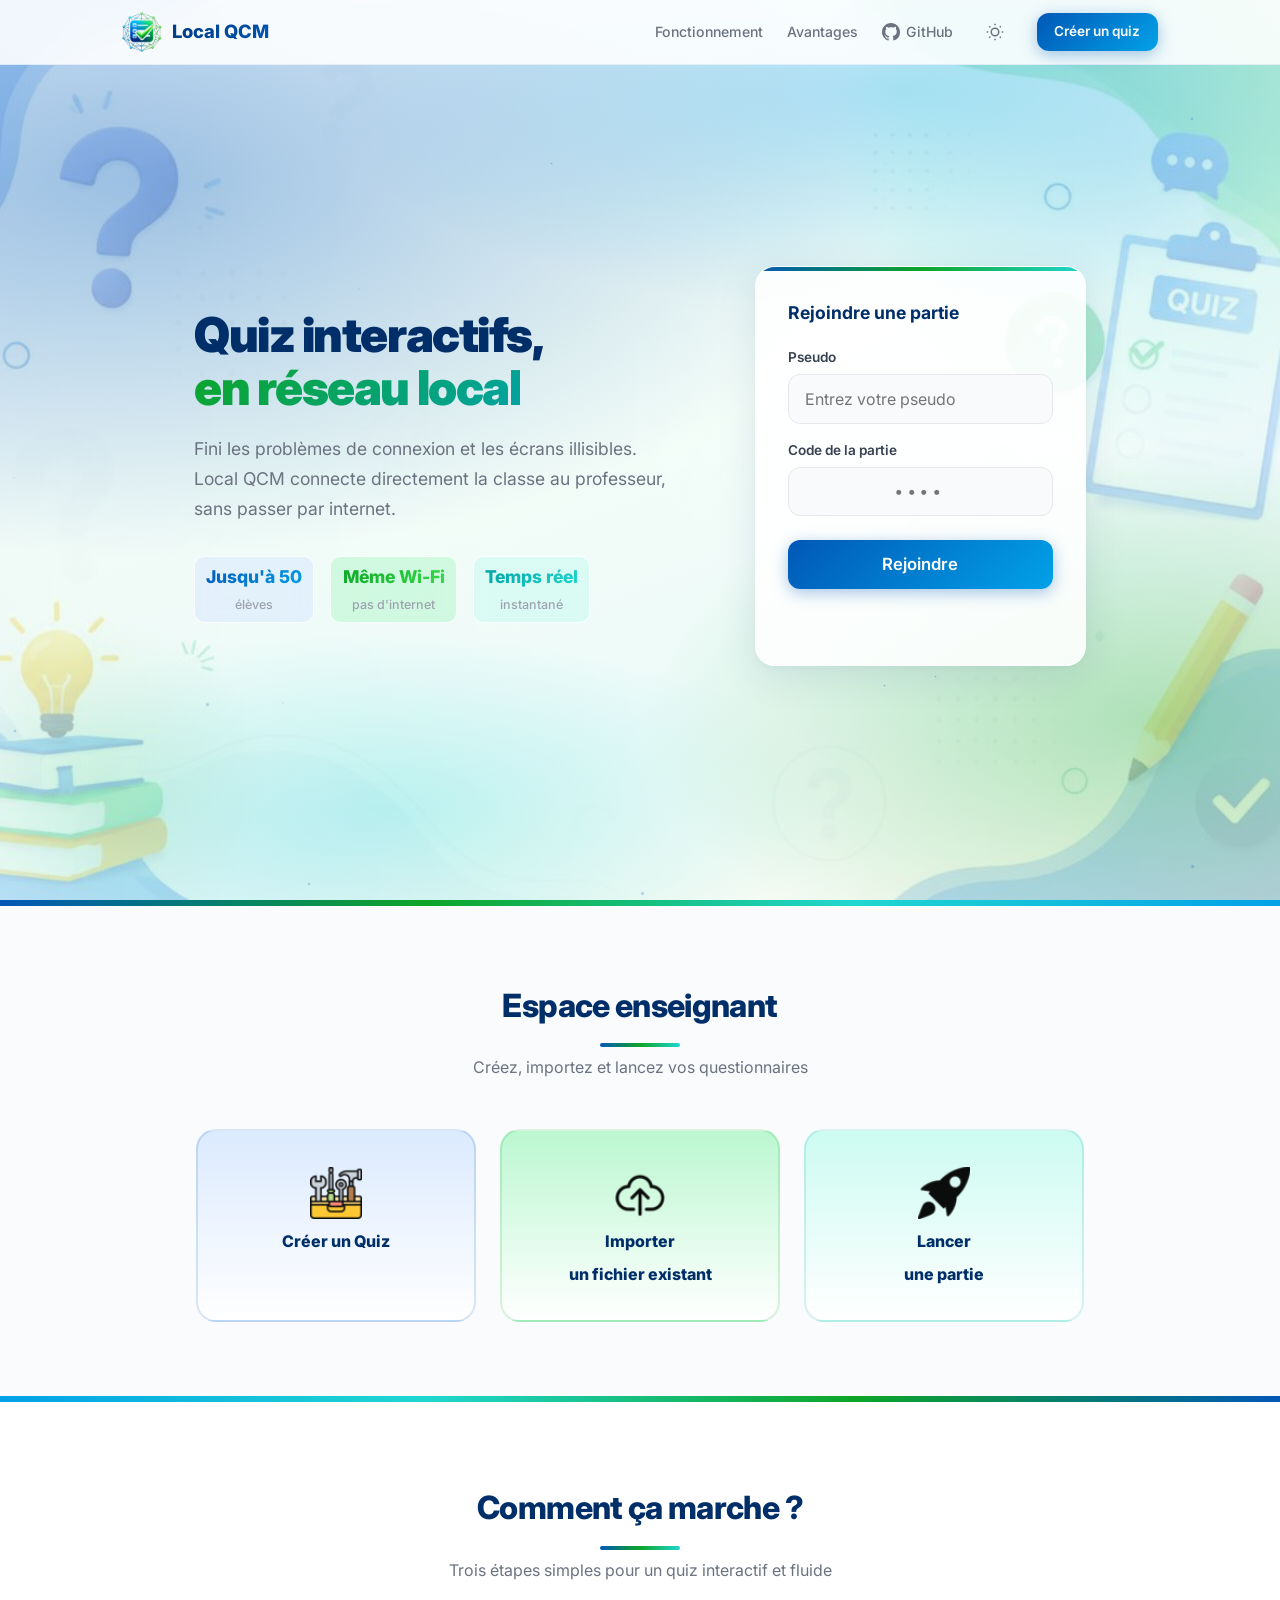
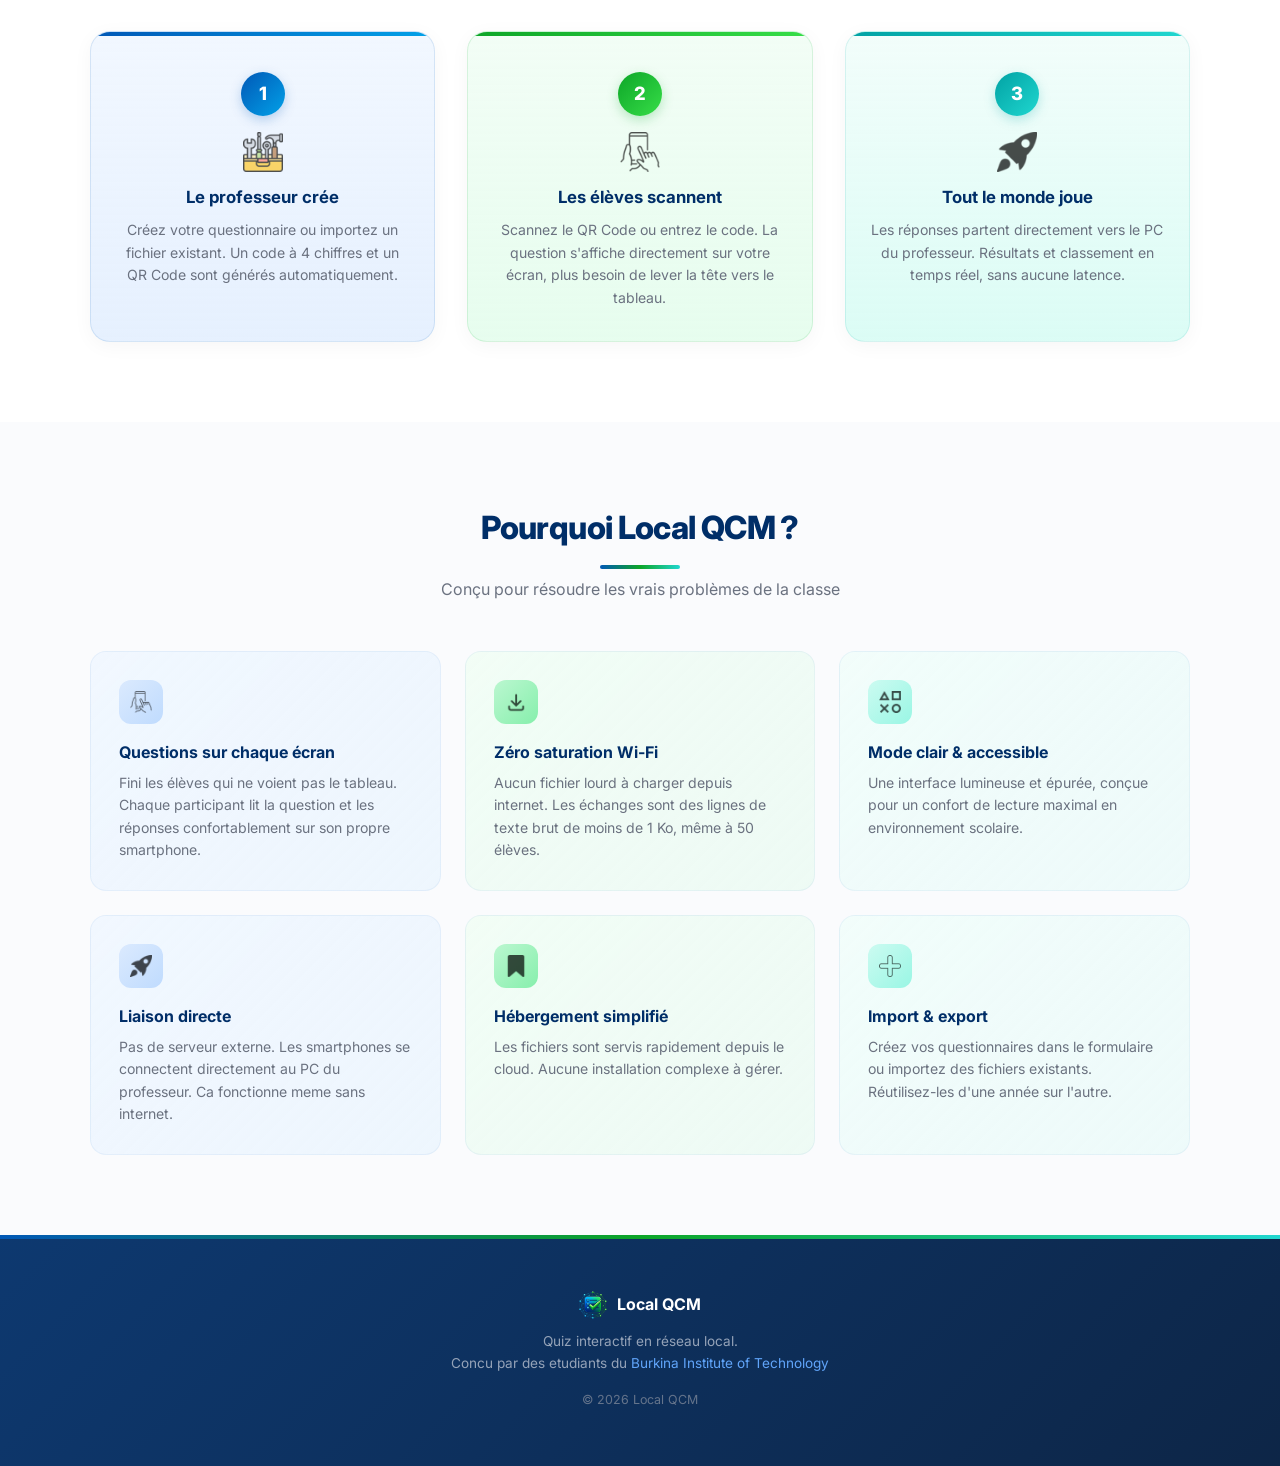
==== commit 78f45d39: "Ajout add  du mode claire/sombre" ====
--- a/index.html
+++ b/index.html
@@ -24,6 +24,10 @@
           <svg width="18" height="18" viewBox="0 0 16 16" fill="currentColor"><path d="M8 0C3.58 0 0 3.58 0 8c0 3.54 2.29 6.53 5.47 7.59.4.07.55-.17.55-.38 0-.19-.01-.82-.01-1.49-2.01.37-2.53-.49-2.69-.94-.09-.23-.48-.94-.82-1.13-.28-.15-.68-.52-.01-.53.63-.01 1.08.58 1.23.82.72 1.21 1.87.87 2.33.66.07-.52.28-.87.51-1.07-1.78-.2-3.64-.89-3.64-3.95 0-.87.31-1.59.82-2.15-.08-.2-.36-1.02.08-2.12 0 0 .67-.21 2.2.82.64-.18 1.32-.27 2-.27.68 0 1.36.09 2 .27 1.53-1.04 2.2-.82 2.2-.82.44 1.1.16 1.92.08 2.12.51.56.82 1.27.82 2.15 0 3.07-1.87 3.75-3.65 3.95.29.25.54.73.54 1.48 0 1.07-.01 1.93-.01 2.2 0 .21.15.46.55.38A8.013 8.013 0 0016 8c0-4.42-3.58-8-8-8z"/></svg>
           <span>GitHub</span>
         </a>
+        <button class="theme-toggle" id="themeToggle" aria-label="Basculer mode sombre">
+          <svg class="sun-icon" width="18" height="18" viewBox="0 0 24 24" fill="none" stroke="currentColor" stroke-width="2"><circle cx="12" cy="12" r="5"/><path d="M12 1v2M12 21v2M4.22 4.22l1.42 1.42M18.36 18.36l1.42 1.42M1 12h2M21 12h2M4.22 19.78l1.42-1.42M18.36 5.64l1.42-1.42"/></svg>
+          <svg class="moon-icon" width="18" height="18" viewBox="0 0 24 24" fill="none" stroke="currentColor" stroke-width="2" style="display:none;"><path d="M21 12.79A9 9 0 1 1 11.21 3 7 7 0 0 0 21 12.79z"/></svg>
+        </button>
         <a href="pages/creer.html" class="btn btn-primary btn-sm">Créer un quiz</a>
       </nav>
     </div>
--- a/css/global.css
+++ b/css/global.css
@@ -182,6 +182,25 @@
   display: inline-flex;
   align-items: center;
   gap: 0.35rem;
+}
+
+.theme-toggle {
+  display: inline-flex;
+  align-items: center;
+  justify-content: center;
+  width: 36px;
+  height: 36px;
+  border: none;
+  border-radius: 10px;
+  background: transparent;
+  color: #6b7280;
+  cursor: pointer;
+  transition: background 0.2s, color 0.2s;
+}
+
+.theme-toggle:hover {
+  background: rgba(1, 88, 182, 0.08);
+  color: #0158b6;
 }
 
 /* ─── Boutons ─── */
@@ -1129,3 +1148,166 @@
     font-size: 1.5rem;
   }
 }
+
+/* ════════════════════════════════════════
+   MODE SOMBRE
+   ════════════════════════════════════════ */
+
+body.dark-mode {
+  --bg-body: #0f172a;
+  --bg-overlay: rgba(15, 23, 42, 0.88);
+  --text-primary: #e2e8f0;
+  --text-secondary: #94a3b8;
+  --card-bg: rgba(30, 41, 59, 0.9);
+  --header-bg: rgba(15, 23, 42, 0.92);
+  --border-color: #334155;
+}
+
+body.dark-mode {
+  color: var(--text-primary);
+}
+
+body.dark-mode::before {
+  background: var(--bg-overlay);
+}
+
+body.dark-mode .header {
+  background: var(--header-bg);
+  border-bottom-color: rgba(148, 163, 184, 0.08);
+}
+
+body.dark-mode .hero-bg::before {
+  background:
+    radial-gradient(ellipse 100% 70% at 10% 20%, rgba(1, 88, 182, 0.25) 0%, transparent 60%),
+    radial-gradient(ellipse 80% 60% at 90% 80%, rgba(13, 165, 40, 0.20) 0%, transparent 50%),
+    radial-gradient(ellipse 90% 50% at 70% 10%, rgba(2, 161, 232, 0.20) 0%, transparent 50%),
+    radial-gradient(ellipse 70% 40% at 30% 90%, rgba(32, 215, 208, 0.15) 0%, transparent 50%),
+    linear-gradient(160deg, rgba(15, 23, 42, 0.85) 0%, rgba(15, 23, 42, 0.80) 40%, rgba(15, 23, 42, 0.85) 100%);
+}
+
+body.dark-mode .hero-content h1 {
+  color: #f1f5f9;
+}
+
+body.dark-mode .hero-desc,
+body.dark-mode .section-sub,
+body.dark-mode .step p,
+body.dark-mode .feature p {
+  color: var(--text-secondary);
+}
+
+body.dark-mode .join-card {
+  background: var(--card-bg);
+  border-color: rgba(148, 163, 184, 0.1);
+}
+
+body.dark-mode .join-card h2 {
+  color: #f1f5f9;
+}
+
+body.dark-mode .input-group label {
+  color: var(--text-secondary);
+}
+
+body.dark-mode .input-group input {
+  background: rgba(30, 41, 59, 0.8);
+  border-color: var(--border-color);
+  color: #f1f5f9;
+}
+
+body.dark-mode .input-group input:focus {
+  background: rgba(30, 41, 59, 0.95);
+  border-color: #0158b6;
+}
+
+body.dark-mode .stat {
+  border-color: rgba(148, 163, 184, 0.15);
+}
+
+body.dark-mode .stat span {
+  color: var(--text-secondary);
+}
+
+body.dark-mode .section {
+  background: transparent;
+}
+
+body.dark-mode .section-alt {
+  background: linear-gradient(180deg, rgba(30, 41, 59, 0.8), rgba(15, 23, 42, 0.6) 30%, rgba(30, 41, 59, 0.7) 70%, rgba(15, 23, 42, 0.8));
+}
+
+body.dark-mode .section-title {
+  color: #f1f5f9;
+}
+
+body.dark-mode .step {
+  background: rgba(30, 41, 59, 0.6) !important;
+  border-color: rgba(148, 163, 184, 0.1) !important;
+}
+
+body.dark-mode .step h3 {
+  color: #f1f5f9;
+}
+
+body.dark-mode .step-num {
+  box-shadow: 0 4px 12px rgba(1, 88, 182, 0.4);
+}
+
+body.dark-mode .feature {
+  background: rgba(30, 41, 59, 0.5) !important;
+  border-color: rgba(148, 163, 184, 0.08) !important;
+}
+
+body.dark-mode .feature h3 {
+  color: #f1f5f9;
+}
+
+body.dark-mode .tile {
+  background: rgba(30, 41, 59, 0.5) !important;
+  border-color: rgba(148, 163, 184, 0.12) !important;
+}
+
+body.dark-mode .tile span {
+  color: #f1f5f9;
+}
+
+body.dark-mode .tile-sub {
+  color: var(--text-secondary);
+}
+
+body.dark-mode .header-nav a:not(.btn) {
+  color: var(--text-secondary);
+}
+
+body.dark-mode .header-nav a:not(.btn):hover,
+body.dark-mode .header-nav a:not(.btn).nav-active {
+  color: #60a5fa;
+}
+
+body.dark-mode .header-nav a:not(.btn).nav-active::after {
+  background: #60a5fa;
+}
+
+body.dark-mode .theme-toggle {
+  color: #fbbf24;
+}
+
+body.dark-mode .theme-toggle:hover {
+  color: #f59e0b;
+}
+
+body.dark-mode .btn-back {
+  color: var(--text-secondary) !important;
+}
+
+body.dark-mode .btn-primary {
+  box-shadow: 0 4px 16px rgba(1, 88, 182, 0.25);
+}
+
+body.dark-mode .footer {
+  background: linear-gradient(135deg, rgba(2, 6, 23, 0.98), rgba(15, 23, 42, 0.98));
+}
+
+body.dark-mode .progress-bar {
+  z-index: 999;
+}
